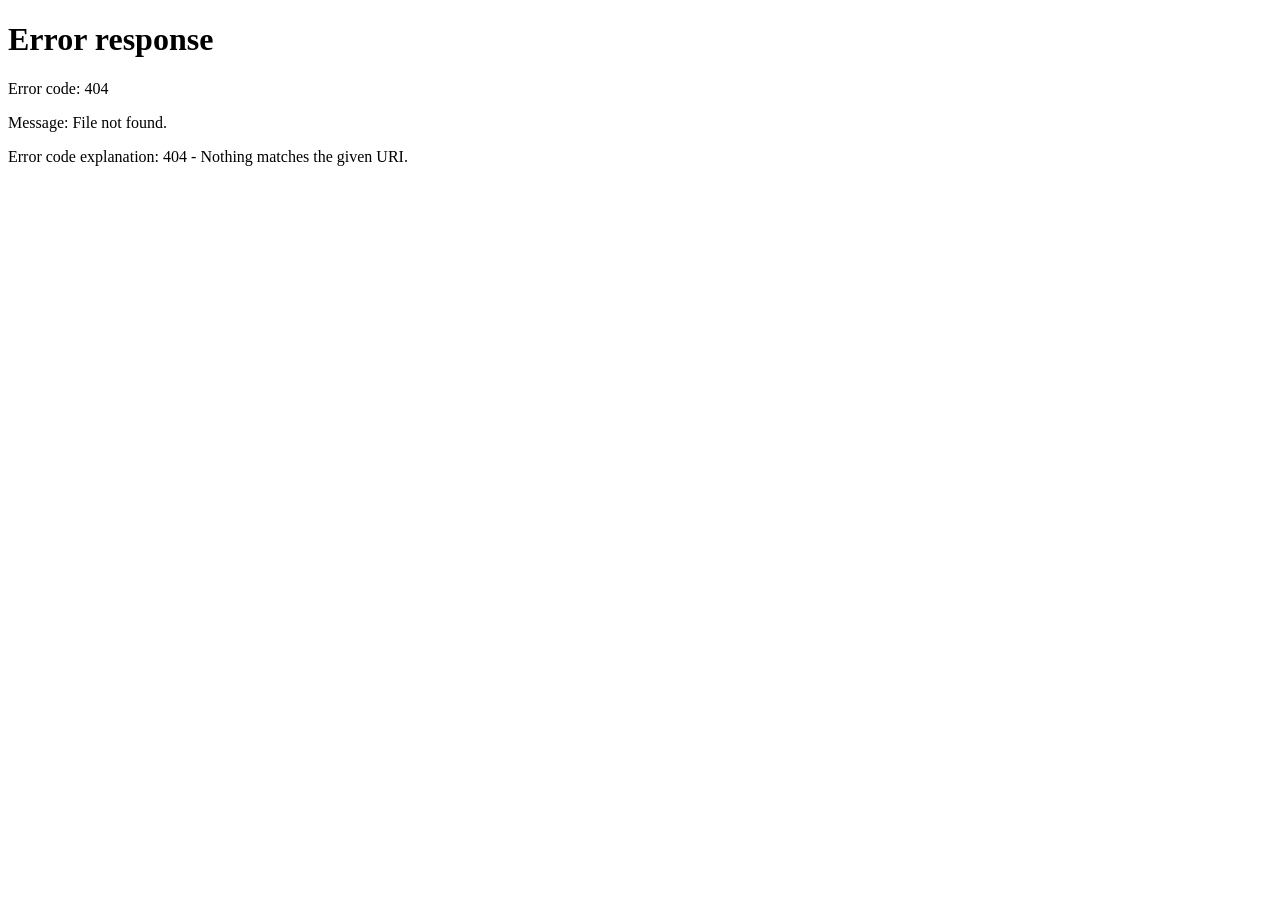
==== backend/src/main/resources/static/app.html @ 756e651d "🎓 Initial commit: EduSphere - Intelligent Student Success Management System Full Stack Java Mini Pro" ====
<!DOCTYPE html>
<html lang="en">
<head>
  <meta charset="UTF-8">
  <meta name="viewport" content="width=device-width, initial-scale=1.0">
  <title>STUDENT360 — Dashboard & Academic Intelligence</title>
  <link rel="stylesheet" href="css/styles.css">
</head>
<body>
  <canvas id="bg-canvas"></canvas>

  <div class="app-container">
    <!-- Collapsible Sidebar -->
    <aside id="sidebar" class="sidebar">
      <div class="sidebar-header">
        <div class="brand-title">
          <div class="brand-icon">🎓</div>
          <span>STUDENT360</span>
        </div>
        <button class="btn btn-secondary btn-icon btn-sm" onclick="toggleSidebar()" title="Collapse Sidebar">☰</button>
      </div>

      <nav class="sidebar-nav">
        <a class="nav-link active" onclick="navigate('dashboard')">
          <span class="nav-icon">📊</span>
          <span class="nav-text">Dashboard</span>
        </a>

        <a class="nav-link" data-role="ADMIN,TEACHER" onclick="navigate('students')">
          <span class="nav-icon">👥</span>
          <span class="nav-text">Students Directory</span>
        </a>

        <a class="nav-link" data-role="STUDENT" onclick="navigate('my-profile')">
          <span class="nav-icon">👤</span>
          <span class="nav-text">My Profile</span>
        </a>

        <a class="nav-link" onclick="navigate('attendance')">
          <span class="nav-icon">📅</span>
          <span class="nav-text">Attendance</span>
        </a>

        <a class="nav-link" onclick="navigate('marks')">
          <span class="nav-icon">🏆</span>
          <span class="nav-text">Marks & Grades</span>
        </a>

        <a class="nav-link" onclick="navigate('assignments')">
          <span class="nav-icon">📝</span>
          <span class="nav-text">Assignments</span>
        </a>

        <a class="nav-link" onclick="navigate('fees')">
          <span class="nav-icon">💳</span>
          <span class="nav-text">Fee Management</span>
        </a>

        <a class="nav-link" onclick="navigate('notices')">
          <span class="nav-icon">📢</span>
          <span class="nav-text">Notices</span>
        </a>

        <a class="nav-link" onclick="navigate('timetable')">
          <span class="nav-icon">⏰</span>
          <span class="nav-text">Timetable</span>
        </a>

        <a class="nav-link" data-role="ADMIN" onclick="navigate('users')">
          <span class="nav-icon">⚙️</span>
          <span class="nav-text">User Accounts</span>
        </a>
      </nav>

      <div class="sidebar-footer">
        <div id="user-avatar" class="user-avatar">U</div>
        <div class="user-info">
          <div id="user-name" class="user-name">Loading...</div>
          <div id="user-role" class="user-role">Role</div>
        </div>
      </div>
    </aside>

    <!-- Main Wrapper -->
    <div class="main-wrapper">
      <!-- Topbar -->
      <header class="topbar">
        <div class="topbar-left">
          <button class="btn btn-secondary btn-icon" onclick="toggleSidebar()" style="display:none;" id="mobile-menu-btn">☰</button>
          <h2 id="view-title" style="font-size:1.35rem; margin:0;">Dashboard Overview</h2>
        </div>
        <div class="topbar-right">
          <button class="btn btn-secondary btn-icon" onclick="toggleTheme()" title="Toggle Light/Dark Theme">🌓</button>
          <button class="btn btn-danger btn-sm" onclick="Auth.logout()">Sign Out ➔</button>
        </div>
      </header>

      <!-- View Container Body -->
      <main class="content-body">

        <!-- 1. DASHBOARD VIEW -->
        <section id="view-dashboard">
          <div class="stats-grid">
            <div class="stat-card glass tilt-card">
              <div class="stat-icon-wrap" style="color:var(--primary)">👥</div>
              <div class="stat-content">
                <div id="stat-total-students" class="stat-number">0</div>
                <div class="stat-label">Total Students</div>
              </div>
            </div>

            <div class="stat-card glass tilt-card">
              <div class="stat-icon-wrap" style="color:var(--secondary)">👨‍🏫</div>
              <div class="stat-content">
                <div id="stat-total-teachers" class="stat-number">0</div>
                <div class="stat-label">Faculty Staff</div>
              </div>
            </div>

            <div class="stat-card glass tilt-card">
              <div class="stat-icon-wrap" style="color:#10b981">📈</div>
              <div class="stat-content">
                <div id="stat-avg-attendance" class="stat-number">0%</div>
                <div class="stat-label">Avg Attendance</div>
              </div>
            </div>

            <div class="stat-card glass tilt-card">
              <div class="stat-icon-wrap" style="color:#f59e0b">💳</div>
              <div class="stat-content">
                <div id="stat-pending-fees" class="stat-number">₹0</div>
                <div class="stat-label">Pending Fees</div>
              </div>
            </div>
          </div>

          <!-- Charts Row -->
          <div class="charts-grid">
            <div class="chart-card glass">
              <div class="chart-header">
                <h3>Students By Department</h3>
                <span class="badge badge-info">Live Enrollment</span>
              </div>
              <div class="chart-canvas-wrap">
                <canvas id="chart-departments"></canvas>
              </div>
            </div>

            <div class="chart-card glass">
              <div class="chart-header">
                <h3>Academic Performance Distribution</h3>
                <span class="badge badge-active">Grade Analytics</span>
              </div>
              <div class="chart-canvas-wrap">
                <canvas id="chart-grades"></canvas>
              </div>
            </div>
          </div>

          <!-- Lower Row: Attendance Gauge + Recent Notices -->
          <div class="charts-grid">
            <div class="chart-card glass">
              <div class="chart-header">
                <h3>Attendance Health</h3>
                <span class="badge badge-warning">Campus Overview</span>
              </div>
              <div class="chart-canvas-wrap">
                <canvas id="chart-attendance-gauge"></canvas>
              </div>
            </div>

            <div class="glass" style="padding:24px;">
              <div style="display:flex; justify-content:space-between; align-items:center; margin-bottom:18px;">
                <h3>Recent Circulars & Notices</h3>
                <a href="javascript:void(0)" onclick="navigate('notices')" style="color:var(--secondary); font-size:0.85rem; text-decoration:none;">View All ➔</a>
              </div>
              <div id="recent-notices-list"></div>
            </div>
          </div>
        </section>

        <!-- 2. STUDENTS VIEW -->
        <section id="view-students" style="display:none;">
          <div class="glass table-card">
            <div class="table-header-controls">
              <div class="table-filter-group">
                <input type="text" id="student-search" class="form-control" placeholder="Search by name, roll, code..." style="width:240px;" oninput="Students.loadStudents(0)">
                <select id="student-filter-dept" class="form-select" style="width:180px;" onchange="Students.loadStudents(0)"></select>
                <select id="student-filter-course" class="form-select" style="width:160px;" onchange="Students.loadStudents(0)"></select>
                <select id="student-filter-status" class="form-select" style="width:130px;" onchange="Students.loadStudents(0)">
                  <option value="">All Status</option>
                  <option value="ACTIVE">ACTIVE</option>
                  <option value="INACTIVE">INACTIVE</option>
                </select>
              </div>
              <div data-role="ADMIN">
                <button class="btn btn-primary" onclick="Students.openAddModal()">+ Register Student</button>
              </div>
            </div>

            <div class="table-responsive">
              <table class="data-table">
                <thead>
                  <tr>
                    <th>Roll / Code</th>
                    <th>Full Name & Email</th>
                    <th>Department</th>
                    <th>Course</th>
                    <th>Year/Sem</th>
                    <th>Status</th>
                    <th style="text-align:right;">Actions</th>
                  </tr>
                </thead>
                <tbody id="students-table-body"></tbody>
              </table>
            </div>

            <div class="pagination-wrap">
              <div id="students-page-info" style="font-size:0.85rem; color:var(--text-muted);"></div>
              <div id="students-page-controls" class="pagination-controls"></div>
            </div>
          </div>
        </section>

        <!-- 3. MY PROFILE VIEW (For Students) -->
        <section id="view-my-profile" style="display:none;">
          <div id="my-profile-container"></div>
        </section>

        <!-- 4. ATTENDANCE VIEW -->
        <section id="view-attendance" style="display:none;">
          <div id="attendance-teacher-view" data-role="ADMIN,TEACHER">
            <div class="glass table-card">
              <div class="table-header-controls">
                <div class="table-filter-group">
                  <select id="attendance-subject-select" class="form-select" style="width:280px;" onchange="Attendance.loadClassRoster()"></select>
                  <input type="date" id="attendance-date" class="form-control" style="width:180px;" onchange="Attendance.loadClassRoster()">
                </div>
                <div style="display:flex; gap:10px;">
                  <button class="btn btn-secondary btn-sm" onclick="Attendance.markAll('PRESENT')">All Present</button>
                  <button class="btn btn-secondary btn-sm" onclick="Attendance.markAll('ABSENT')">All Absent</button>
                  <button class="btn btn-primary btn-sm" onclick="Attendance.saveBulkAttendance()">💾 Save Attendance</button>
                </div>
              </div>

              <div class="table-responsive">
                <table class="data-table">
                  <thead>
                    <tr>
                      <th style="width:50px;">#</th>
                      <th style="width:140px;">Roll No</th>
                      <th>Student Name</th>
                      <th>Status & Remarks</th>
                    </tr>
                  </thead>
                  <tbody id="attendance-roster-body"></tbody>
                </table>
              </div>
            </div>
          </div>

          <div id="attendance-student-view" data-role="STUDENT">
            <div id="my-attendance-summary"></div>
          </div>
        </section>

        <!-- 5. MARKS VIEW -->
        <section id="view-marks" style="display:none;">
          <div id="marks-teacher-view" data-role="ADMIN,TEACHER">
            <div class="glass table-card">
              <div class="table-header-controls">
                <div class="table-filter-group">
                  <select id="marks-filter-subject" class="form-select" style="width:280px;" onchange="Marks.loadMarksList()"></select>
                </div>
                <button class="btn btn-primary" onclick="Marks.openAddModal()">+ Enter / Update Marks</button>
              </div>

              <div class="table-responsive">
                <table class="data-table">
                  <thead>
                    <tr>
                      <th>Roll No</th>
                      <th>Student Name</th>
                      <th>Subject</th>
                      <th>Internal (20)</th>
                      <th>Assign (20)</th>
                      <th>Midterm (30)</th>
                      <th>Endsem (30)</th>
                      <th>Total & Grade</th>
                      <th>Action</th>
                    </tr>
                  </thead>
                  <tbody id="marks-table-body"></tbody>
                </table>
              </div>
            </div>
          </div>

          <div id="marks-student-view" data-role="STUDENT">
            <div id="my-marks-container"></div>
          </div>
        </section>

        <!-- 6. ASSIGNMENTS VIEW -->
        <section id="view-assignments" style="display:none;">
          <div style="display:flex; justify-content:space-between; align-items:center; margin-bottom:20px;">
            <h3>Academic Coursework & Assignments</h3>
            <div data-role="ADMIN,TEACHER">
              <button class="btn btn-primary" onclick="Assignments.openAddModal()">+ Post New Assignment</button>
            </div>
          </div>
          <div id="assignments-cards-grid" style="display:grid; grid-template-columns:repeat(auto-fit, minmax(320px, 1fr)); gap:20px;"></div>
        </section>

        <!-- 7. FEES VIEW -->
        <section id="view-fees" style="display:none;">
          <div id="fees-admin-view" data-role="ADMIN,TEACHER">
            <div class="glass table-card">
              <div class="table-header-controls">
                <h3>Institutional Fee Ledger</h3>
              </div>
              <div class="table-responsive">
                <table class="data-table">
                  <thead>
                    <tr>
                      <th>Roll No</th>
                      <th>Student Name</th>
                      <th>Year</th>
                      <th>Total Fees</th>
                      <th>Paid Amount</th>
                      <th>Remaining</th>
                      <th>Status</th>
                      <th>Action</th>
                    </tr>
                  </thead>
                  <tbody id="fees-table-body"></tbody>
                </table>
              </div>
            </div>
          </div>

          <div id="fees-student-view" data-role="STUDENT">
            <div id="my-fees-container"></div>
          </div>
        </section>

        <!-- 8. NOTICES VIEW -->
        <section id="view-notices" style="display:none;">
          <div style="display:flex; justify-content:space-between; align-items:center; margin-bottom:20px;">
            <h3>Campus Circulars & Announcements</h3>
            <div data-role="ADMIN,TEACHER">
              <button class="btn btn-primary" onclick="Notices.openAddModal()">+ Publish Notice</button>
            </div>
          </div>
          <div id="notices-cards-container"></div>
        </section>

        <!-- 9. TIMETABLE VIEW -->
        <section id="view-timetable" style="display:none;">
          <div style="display:flex; justify-content:space-between; align-items:center; margin-bottom:20px;">
            <h3>Weekly Lecture Schedule</h3>
            <div data-role="ADMIN">
              <button class="btn btn-primary" onclick="Timetable.openAddModal()">+ Add Schedule Slot</button>
            </div>
          </div>
          <div class="timetable-grid">
            <div class="day-column">
              <div class="day-header">MONDAY</div>
              <div id="tt-col-monday" class="day-slots"></div>
            </div>
            <div class="day-column">
              <div class="day-header">TUESDAY</div>
              <div id="tt-col-tuesday" class="day-slots"></div>
            </div>
            <div class="day-column">
              <div class="day-header">WEDNESDAY</div>
              <div id="tt-col-wednesday" class="day-slots"></div>
            </div>
            <div class="day-column">
              <div class="day-header">THURSDAY</div>
              <div id="tt-col-thursday" class="day-slots"></div>
            </div>
            <div class="day-column">
              <div class="day-header">FRIDAY</div>
              <div id="tt-col-friday" class="day-slots"></div>
            </div>
          </div>
        </section>

        <!-- 10. USER ACCOUNTS VIEW (ADMIN) -->
        <section id="view-users" style="display:none;">
          <div class="glass table-card">
            <div class="table-header-controls">
              <div class="table-filter-group">
                <select id="user-filter-role" class="form-select" style="width:180px;" onchange="Users.loadUsers()">
                  <option value="">All Roles</option>
                  <option value="ADMIN">ADMIN</option>
                  <option value="TEACHER">TEACHER</option>
                  <option value="STUDENT">STUDENT</option>
                </select>
              </div>
              <button class="btn btn-primary" onclick="Users.openAddModal()">+ Create User</button>
            </div>

            <div class="table-responsive">
              <table class="data-table">
                <thead>
                  <tr>
                    <th>ID</th>
                    <th>Full Name</th>
                    <th>Email</th>
                    <th>Role</th>
                    <th>Account Status</th>
                    <th>Actions</th>
                  </tr>
                </thead>
                <tbody id="users-table-body"></tbody>
              </table>
            </div>
          </div>
        </section>

      </main>
    </div>
  </div>

  <!-- ALL MODALS -->

  <!-- Student Profile Modal -->
  <div id="student-profile-modal" class="modal-overlay">
    <div class="modal-dialog glass" style="max-width:850px;">
      <div class="modal-header">
        <h3>Student Comprehensive 360° Profile</h3>
        <button class="btn btn-secondary btn-icon btn-sm" onclick="closeModal('student-profile-modal')">✕</button>
      </div>
      <div class="profile-grid">
        <div class="profile-card glass">
          <div class="profile-avatar-lg">🎓</div>
          <h3 id="modal-prof-name" style="font-size:1.3rem; margin-bottom:4px;">Rahul Verma</h3>
          <span id="modal-prof-roll" class="badge badge-info" style="margin-bottom:12px;">R1001 · STU001</span>
          <div style="font-size:0.85rem; color:var(--text-muted); word-break:break-all;" id="modal-prof-email">student@student360.com</div>
          <div style="font-size:0.82rem; color:var(--text-muted);" id="modal-prof-phone">9876543201</div>

          <div class="profile-details-grid">
            <div>
              <div class="profile-field-label">Department</div>
              <div class="profile-field-value" id="modal-prof-dept">CSE</div>
            </div>
            <div>
              <div class="profile-field-label">Course</div>
              <div class="profile-field-value" id="modal-prof-course">B.Tech</div>
            </div>
            <div>
              <div class="profile-field-label">Enrollment</div>
              <div class="profile-field-value" id="modal-prof-yearsem">Yr 3 / Sem 5</div>
            </div>
            <div>
              <div class="profile-field-label">Admission</div>
              <div class="profile-field-value" id="modal-prof-admission">2023-08-01</div>
            </div>
          </div>
        </div>

        <div>
          <div class="stats-grid" style="grid-template-columns: repeat(2, 1fr); gap:12px; margin-bottom:16px;">
            <div class="stat-card glass" style="padding:16px;"><div class="stat-content"><div id="modal-prof-att" class="stat-number" style="font-size:1.6rem;">0%</div><div class="stat-label">Attendance</div></div></div>
            <div class="stat-card glass" style="padding:16px;"><div class="stat-content"><div id="modal-prof-cgpa" class="stat-number" style="font-size:1.6rem; color:var(--secondary)">0.0</div><div class="stat-label">CGPA (10.0)</div></div></div>
            <div class="stat-card glass" style="padding:16px;"><div class="stat-content"><div id="modal-prof-marks" class="stat-number" style="font-size:1.6rem;">0%</div><div class="stat-label">Average Marks</div></div></div>
            <div class="stat-card glass" style="padding:16px;"><div class="stat-content"><div id="modal-prof-fee" class="badge badge-paid" style="margin-top:6px;">PAID</div><div class="stat-label">Fee Status</div></div></div>
          </div>

          <h4 style="margin-bottom:8px; font-size:0.95rem;">Academic Performance</h4>
          <div class="table-responsive" style="max-height:160px; overflow-y:auto; margin-bottom:14px;">
            <table class="data-table" style="font-size:0.82rem;">
              <thead><tr><th>Subject</th><th>Internal</th><th>Assign</th><th>Endsem</th><th>Total</th></tr></thead>
              <tbody id="modal-prof-marks-body"></tbody>
            </table>
          </div>

          <h4 style="margin-bottom:8px; font-size:0.95rem;">Recent Activity</h4>
          <div id="modal-prof-activity" style="font-size:0.85rem; max-height:120px; overflow-y:auto;"></div>
        </div>
      </div>
    </div>
  </div>

  <!-- Student Add / Edit Modal -->
  <div id="student-form-modal" class="modal-overlay">
    <div class="modal-dialog glass">
      <div class="modal-header">
        <h3 id="student-modal-title">Register Student</h3>
        <button class="btn btn-secondary btn-icon btn-sm" onclick="closeModal('student-form-modal')">✕</button>
      </div>
      <div id="student-form-errors" class="field-error" style="margin-bottom:14px;"></div>
      <form id="student-form" onsubmit="Students.saveStudent(event)">
        <input type="hidden" id="student-id-input">
        <div style="display:grid; grid-template-columns:1fr 1fr; gap:12px;">
          <div class="form-group">
            <label class="form-label">Student Code *</label>
            <input type="text" id="student-code-input" class="form-control" required placeholder="STU025">
          </div>
          <div class="form-group">
            <label class="form-label">Roll Number *</label>
            <input type="text" id="student-roll-input" class="form-control" required placeholder="R1025">
          </div>
        </div>
        <div style="display:grid; grid-template-columns:1fr 1fr; gap:12px;">
          <div class="form-group">
            <label class="form-label">First Name *</label>
            <input type="text" id="student-fn-input" class="form-control" required>
          </div>
          <div class="form-group">
            <label class="form-label">Last Name *</label>
            <input type="text" id="student-ln-input" class="form-control" required>
          </div>
        </div>
        <div style="display:grid; grid-template-columns:1fr 1fr; gap:12px;">
          <div class="form-group">
            <label class="form-label">Email *</label>
            <input type="email" id="student-email-input" class="form-control" required>
          </div>
          <div class="form-group">
            <label class="form-label">Phone</label>
            <input type="text" id="student-phone-input" class="form-control">
          </div>
        </div>
        <div style="display:grid; grid-template-columns:1fr 1fr; gap:12px;">
          <div class="form-group">
            <label class="form-label">Department *</label>
            <select id="student-form-dept" class="form-select" required></select>
          </div>
          <div class="form-group">
            <label class="form-label">Course</label>
            <select id="student-form-course" class="form-select"></select>
          </div>
        </div>
        <div style="display:grid; grid-template-columns:repeat(3, 1fr); gap:12px;">
          <div class="form-group">
            <label class="form-label">Year (1-4) *</label>
            <input type="number" id="student-year-input" class="form-control" min="1" max="4" value="1" required>
          </div>
          <div class="form-group">
            <label class="form-label">Semester (1-8) *</label>
            <input type="number" id="student-sem-input" class="form-control" min="1" max="8" value="1" required>
          </div>
          <div class="form-group">
            <label class="form-label">Status</label>
            <select id="student-status-input" class="form-select">
              <option value="ACTIVE">ACTIVE</option>
              <option value="INACTIVE">INACTIVE</option>
            </select>
          </div>
        </div>
        <div style="display:flex; justify-content:flex-end; gap:10px; margin-top:16px;">
          <button type="button" class="btn btn-secondary" onclick="closeModal('student-form-modal')">Cancel</button>
          <button type="submit" class="btn btn-primary">Save Student</button>
        </div>
      </form>
    </div>
  </div>

  <!-- Marks Entry Modal -->
  <div id="marks-form-modal" class="modal-overlay">
    <div class="modal-dialog glass">
      <div class="modal-header">
        <h3>Enter Student Examination Marks</h3>
        <button class="btn btn-secondary btn-icon btn-sm" onclick="closeModal('marks-form-modal')">✕</button>
      </div>
      <div id="marks-form-errors" class="field-error" style="margin-bottom:14px;"></div>
      <form id="marks-form" onsubmit="Marks.saveMarks(event)">
        <div class="form-group">
          <label class="form-label">Student *</label>
          <select id="marks-form-student" class="form-select" required></select>
        </div>
        <div class="form-group">
          <label class="form-label">Subject *</label>
          <select id="marks-form-subject" class="form-select" required></select>
        </div>
        <div style="display:grid; grid-template-columns:repeat(2, 1fr); gap:12px;">
          <div class="form-group">
            <label class="form-label">Internal (Max 20)</label>
            <input type="number" id="marks-in" class="form-control" min="0" max="20" value="0" required oninput="Marks.computePreview()">
          </div>
          <div class="form-group">
            <label class="form-label">Assignment (Max 20)</label>
            <input type="number" id="marks-as" class="form-control" min="0" max="20" value="0" required oninput="Marks.computePreview()">
          </div>
          <div class="form-group">
            <label class="form-label">Mid-Term (Max 30)</label>
            <input type="number" id="marks-mid" class="form-control" min="0" max="30" value="0" required oninput="Marks.computePreview()">
          </div>
          <div class="form-group">
            <label class="form-label">End-Sem (Max 30)</label>
            <input type="number" id="marks-end" class="form-control" min="0" max="30" value="0" required oninput="Marks.computePreview()">
          </div>
        </div>

        <div id="marks-preview" class="glass" style="padding:12px; margin:16px 0; font-size:0.9rem;">
          Total: <b>0/100</b> · Grade: <span class="badge badge-inactive">F</span>
        </div>

        <div style="display:flex; justify-content:flex-end; gap:10px;">
          <button type="button" class="btn btn-secondary" onclick="closeModal('marks-form-modal')">Cancel</button>
          <button type="submit" class="btn btn-primary">Save Marks</button>
        </div>
      </form>
    </div>
  </div>

  <!-- Assignment Post Modal -->
  <div id="assignment-form-modal" class="modal-overlay">
    <div class="modal-dialog glass">
      <div class="modal-header">
        <h3>Post New Course Assignment</h3>
        <button class="btn btn-secondary btn-icon btn-sm" onclick="closeModal('assignment-form-modal')">✕</button>
      </div>
      <form id="assignment-form" onsubmit="Assignments.saveAssignment(event)">
        <div class="form-group">
          <label class="form-label">Title *</label>
          <input type="text" id="assignment-title-input" class="form-control" required placeholder="e.g. Graph Algorithms Implementation">
        </div>
        <div class="form-group">
          <label class="form-label">Subject *</label>
          <select id="assignment-form-subject" class="form-select" required></select>
        </div>
        <div class="form-group">
          <label class="form-label">Description *</label>
          <textarea id="assignment-desc-input" class="form-control" rows="3" required></textarea>
        </div>
        <div style="display:grid; grid-template-columns:1fr 1fr; gap:12px;">
          <div class="form-group">
            <label class="form-label">Deadline Date *</label>
            <input type="date" id="assignment-deadline-input" class="form-control" required>
          </div>
          <div class="form-group">
            <label class="form-label">Maximum Marks *</label>
            <input type="number" id="assignment-marks-input" class="form-control" min="1" max="100" value="50" required>
          </div>
        </div>
        <div style="display:flex; justify-content:flex-end; gap:10px; margin-top:16px;">
          <button type="button" class="btn btn-secondary" onclick="closeModal('assignment-form-modal')">Cancel</button>
          <button type="submit" class="btn btn-primary">Post Assignment</button>
        </div>
      </form>
    </div>
  </div>

  <!-- Assignment Submit Modal -->
  <div id="assignment-submit-modal" class="modal-overlay">
    <div class="modal-dialog glass">
      <div class="modal-header">
        <h3>Submit Assignment</h3>
        <button class="btn btn-secondary btn-icon btn-sm" onclick="closeModal('assignment-submit-modal')">✕</button>
      </div>
      <form onsubmit="Assignments.submitAssignment(event)">
        <input type="hidden" id="submit-assign-id">
        <h4 id="submit-assign-title" style="margin-bottom:12px;">Assignment Title</h4>
        <p style="font-size:0.86rem; color:var(--text-muted); margin-bottom:16px;">
          Confirming submission will record your completion timestamp in the portal.
        </p>
        <div style="display:flex; justify-content:flex-end; gap:10px;">
          <button type="button" class="btn btn-secondary" onclick="closeModal('assignment-submit-modal')">Cancel</button>
          <button type="submit" class="btn btn-primary">Confirm Submission</button>
        </div>
      </form>
    </div>
  </div>

  <!-- Submissions Viewer Modal -->
  <div id="submissions-modal" class="modal-overlay">
    <div class="modal-dialog glass" style="max-width:700px;">
      <div class="modal-header">
        <h3>Student Submissions</h3>
        <button class="btn btn-secondary btn-icon btn-sm" onclick="closeModal('submissions-modal')">✕</button>
      </div>
      <div class="table-responsive">
        <table class="data-table">
          <thead><tr><th>Student</th><th>Assignment</th><th>Submitted At</th><th>Status</th></tr></thead>
          <tbody id="submissions-table-body"></tbody>
        </table>
      </div>
    </div>
  </div>

  <!-- Fee Payment Record Modal -->
  <div id="fee-pay-modal" class="modal-overlay">
    <div class="modal-dialog glass">
      <div class="modal-header">
        <h3>Record Fee Payment</h3>
        <button class="btn btn-secondary btn-icon btn-sm" onclick="closeModal('fee-pay-modal')">✕</button>
      </div>
      <form onsubmit="Fees.recordPayment(event)">
        <input type="hidden" id="pay-fee-id">
        <div style="margin-bottom:14px;">
          <div>Student: <b id="pay-student-name">Name</b></div>
          <div>Remaining Balance: <b id="pay-remaining-amount" style="color:#ef4444;">₹0</b></div>
        </div>
        <div class="form-group">
          <label class="form-label">Payment Amount (₹) *</label>
          <input type="number" id="pay-amount-input" class="form-control" min="1" step="0.01" required>
        </div>
        <div class="form-group">
          <label class="form-label">Transaction / Cheque Remarks</label>
          <input type="text" id="pay-remarks-input" class="form-control" placeholder="Counter cash / Online ref">
        </div>
        <div style="display:flex; justify-content:flex-end; gap:10px; margin-top:16px;">
          <button type="button" class="btn btn-secondary" onclick="closeModal('fee-pay-modal')">Cancel</button>
          <button type="submit" class="btn btn-primary">Process Receipt</button>
        </div>
      </form>
    </div>
  </div>

  <!-- Notice Post Modal -->
  <div id="notice-form-modal" class="modal-overlay">
    <div class="modal-dialog glass">
      <div class="modal-header">
        <h3>Publish Circular Notice</h3>
        <button class="btn btn-secondary btn-icon btn-sm" onclick="closeModal('notice-form-modal')">✕</button>
      </div>
      <form id="notice-form" onsubmit="Notices.saveNotice(event)">
        <div class="form-group">
          <label class="form-label">Notice Headline *</label>
          <input type="text" id="notice-title-input" class="form-control" required placeholder="Important Academic Update">
        </div>
        <div style="display:grid; grid-template-columns:1fr 1fr; gap:12px;">
          <div class="form-group">
            <label class="form-label">Priority</label>
            <select id="notice-priority-input" class="form-select">
              <option value="NORMAL">NORMAL</option>
              <option value="IMPORTANT">IMPORTANT</option>
              <option value="URGENT">URGENT</option>
            </select>
          </div>
          <div class="form-group">
            <label class="form-label">Target Audience</label>
            <select id="notice-audience-input" class="form-select">
              <option value="ALL">ALL</option>
              <option value="STUDENTS">STUDENTS ONLY</option>
              <option value="TEACHERS">FACULTY ONLY</option>
            </select>
          </div>
        </div>
        <div class="form-group">
          <label class="form-label">Notice Body Content *</label>
          <textarea id="notice-content-input" class="form-control" rows="4" required></textarea>
        </div>
        <div style="display:flex; justify-content:flex-end; gap:10px; margin-top:16px;">
          <button type="button" class="btn btn-secondary" onclick="closeModal('notice-form-modal')">Cancel</button>
          <button type="submit" class="btn btn-primary">Publish Announcement</button>
        </div>
      </form>
    </div>
  </div>

  <!-- Timetable Add Modal -->
  <div id="tt-form-modal" class="modal-overlay">
    <div class="modal-dialog glass">
      <div class="modal-header">
        <h3>Add Schedule Slot</h3>
        <button class="btn btn-secondary btn-icon btn-sm" onclick="closeModal('tt-form-modal')">✕</button>
      </div>
      <form id="tt-form" onsubmit="Timetable.saveSlot(event)">
        <div class="form-group">
          <label class="form-label">Day of Week *</label>
          <select id="tt-day-input" class="form-select" required>
            <option value="MONDAY">MONDAY</option>
            <option value="TUESDAY">TUESDAY</option>
            <option value="WEDNESDAY">WEDNESDAY</option>
            <option value="THURSDAY">THURSDAY</option>
            <option value="FRIDAY">FRIDAY</option>
          </select>
        </div>
        <div style="display:grid; grid-template-columns:1fr 1fr; gap:12px;">
          <div class="form-group">
            <label class="form-label">Start Time *</label>
            <input type="time" id="tt-start-input" class="form-control" required value="09:00">
          </div>
          <div class="form-group">
            <label class="form-label">End Time *</label>
            <input type="time" id="tt-end-input" class="form-control" required value="10:00">
          </div>
        </div>
        <div class="form-group">
          <label class="form-label">Subject *</label>
          <select id="tt-form-subject" class="form-select" required></select>
        </div>
        <div class="form-group">
          <label class="form-label">Faculty *</label>
          <select id="tt-form-teacher" class="form-select" required></select>
        </div>
        <div class="form-group">
          <label class="form-label">Classroom / Lab *</label>
          <input type="text" id="tt-room-input" class="form-control" required placeholder="Room 301 / Lab 2">
        </div>
        <div style="display:flex; justify-content:flex-end; gap:10px; margin-top:16px;">
          <button type="button" class="btn btn-secondary" onclick="closeModal('tt-form-modal')">Cancel</button>
          <button type="submit" class="btn btn-primary">Add Slot</button>
        </div>
      </form>
    </div>
  </div>

  <!-- User Create Modal -->
  <div id="user-form-modal" class="modal-overlay">
    <div class="modal-dialog glass">
      <div class="modal-header">
        <h3>Create System User Account</h3>
        <button class="btn btn-secondary btn-icon btn-sm" onclick="closeModal('user-form-modal')">✕</button>
      </div>
      <form id="user-form" onsubmit="Users.saveUser(event)">
        <div class="form-group">
          <label class="form-label">Full Name *</label>
          <input type="text" id="user-name-input" class="form-control" required>
        </div>
        <div class="form-group">
          <label class="form-label">Email Address *</label>
          <input type="email" id="user-email-input" class="form-control" required>
        </div>
        <div class="form-group">
          <label class="form-label">Initial Password *</label>
          <input type="password" id="user-password-input" class="form-control" required>
        </div>
        <div class="form-group">
          <label class="form-label">Role *</label>
          <select id="user-role-input" class="form-select" required>
            <option value="ADMIN">ADMIN</option>
            <option value="TEACHER">TEACHER</option>
            <option value="STUDENT">STUDENT</option>
          </select>
        </div>
        <div style="display:flex; justify-content:flex-end; gap:10px; margin-top:16px;">
          <button type="button" class="btn btn-secondary" onclick="closeModal('user-form-modal')">Cancel</button>
          <button type="submit" class="btn btn-primary">Create Account</button>
        </div>
      </form>
    </div>
  </div>

  <!-- User Reset Password Modal -->
  <div id="user-reset-modal" class="modal-overlay">
    <div class="modal-dialog glass">
      <div class="modal-header">
        <h3>Reset User Password</h3>
        <button class="btn btn-secondary btn-icon btn-sm" onclick="closeModal('user-reset-modal')">✕</button>
      </div>
      <form onsubmit="Users.submitResetPassword(event)">
        <input type="hidden" id="reset-user-id">
        <p style="font-size:0.88rem; margin-bottom:14px;">Resetting credentials for: <b id="reset-user-email"></b></p>
        <div class="form-group">
          <label class="form-label">New Password *</label>
          <input type="password" id="reset-new-password" class="form-control" required placeholder="••••••••">
        </div>
        <div style="display:flex; justify-content:flex-end; gap:10px; margin-top:16px;">
          <button type="button" class="btn btn-secondary" onclick="closeModal('user-reset-modal')">Cancel</button>
          <button type="submit" class="btn btn-primary">Update Password</button>
        </div>
      </form>
    </div>
  </div>

  <!-- Scripts -->
  <script src="js/api.js"></script>
  <script src="js/auth.js"></script>
  <script src="js/dashboard.js"></script>
  <script src="js/students.js"></script>
  <script src="js/attendance.js"></script>
  <script src="js/marks.js"></script>
  <script src="js/assignments.js"></script>
  <script src="js/fees.js"></script>
  <script src="js/notices.js"></script>
  <script src="js/timetable.js"></script>
  <script src="js/users.js"></script>

  <script>
    // Theme Management
    function toggleTheme() {
      const current = document.documentElement.getAttribute('data-theme');
      const next = current === 'light' ? 'dark' : 'light';
      document.documentElement.setAttribute('data-theme', next);
      localStorage.setItem('student360_theme', next);
    }
    const savedTheme = localStorage.getItem('student360_theme') || 'dark';
    document.documentElement.setAttribute('data-theme', savedTheme);

    function toggleSidebar() {
      const sb = document.getElementById('sidebar');
      if (window.innerWidth <= 768) {
        sb.classList.toggle('mobile-open');
      } else {
        sb.classList.toggle('collapsed');
      }
    }

    function closeModal(id) {
      document.getElementById(id)?.classList.remove('active');
    }

    // Modal click outside to close
    document.querySelectorAll('.modal-overlay').forEach(m => {
      m.addEventListener('click', (e) => {
        if (e.target === m) m.classList.remove('active');
      });
    });

    // View Routing
    const viewTitles = {
      'dashboard': 'Dashboard Overview',
      'students': 'Students Directory & Profiler',
      'my-profile': 'My Student Profile',
      'attendance': 'Attendance Records & Bulk Marker',
      'marks': 'Examination Marks & Grading',
      'assignments': 'Course Assignments',
      'fees': 'Fee Management Ledger',
      'notices': 'Campus Circulars & Notices',
      'timetable': 'Weekly Academic Timetable',
      'users': 'User Account Management'
    };

    function navigate(viewName) {
      document.querySelectorAll('.sidebar-nav .nav-link').forEach(link => {
        link.classList.remove('active');
        if (link.getAttribute('onclick')?.includes(viewName)) {
          link.classList.add('active');
        }
      });

      document.querySelectorAll('main.content-body > section').forEach(sec => {
        sec.style.display = 'none';
      });

      const target = document.getElementById('view-' + viewName);
      if (target) {
        target.style.display = 'block';
        document.getElementById('view-title').textContent = viewTitles[viewName] || 'Dashboard';
      }

      // Trigger module inits
      if (viewName === 'dashboard') Dashboard.loadStats();
      if (viewName === 'students') Students.init();
      if (viewName === 'attendance') Attendance.init();
      if (viewName === 'marks') Marks.init();
      if (viewName === 'assignments') Assignments.init();
      if (viewName === 'fees') Fees.init();
      if (viewName === 'notices') Notices.init();
      if (viewName === 'timetable') Timetable.init();
      if (viewName === 'users') Users.init();
      if (viewName === 'my-profile') loadMyProfileView();
    }

    async function loadMyProfileView() {
      try {
        const p = await API.get('/students/profile/me');
        const container = document.getElementById('my-profile-container');
        container.innerHTML = `
          <div class="profile-grid">
            <div class="profile-card glass">
              <div class="profile-avatar-lg">🎓</div>
              <h3>${p.firstName} ${p.lastName}</h3>
              <span class="badge badge-info" style="margin-bottom:12px;">${p.rollNumber} · ${p.studentCode}</span>
              <p style="font-size:0.85rem; color:var(--text-muted);">${p.email}</p>
              <div class="profile-details-grid">
                <div><div class="profile-field-label">Department</div><div class="profile-field-value">${p.departmentName}</div></div>
                <div><div class="profile-field-label">Course</div><div class="profile-field-value">${p.courseName || '-'}</div></div>
                <div><div class="profile-field-label">Year/Sem</div><div class="profile-field-value">Yr ${p.year} / Sem ${p.semester}</div></div>
                <div><div class="profile-field-label">Status</div><div class="profile-field-value"><span class="badge badge-active">${p.status}</span></div></div>
              </div>
            </div>

            <div>
              <div class="stats-grid" style="grid-template-columns: repeat(2, 1fr); gap:14px; margin-bottom:16px;">
                <div class="stat-card glass"><div class="stat-content"><div class="stat-number" style="color:${p.belowAttendanceThreshold ? '#ef4444' : '#10b981'}">${p.attendancePercentage}%</div><div class="stat-label">Attendance ${p.belowAttendanceThreshold ? '(BELOW THRESHOLD)' : ''}</div></div></div>
                <div class="stat-card glass"><div class="stat-content"><div class="stat-number" style="color:var(--secondary)">${p.cgpa}</div><div class="stat-label">Cumulative GPA</div></div></div>
              </div>
              <div class="glass" style="padding:20px;">
                <h4 style="margin-bottom:12px;">My Marks</h4>
                <table class="data-table">
                  <thead><tr><th>Subject</th><th>Internal</th><th>Assignment</th><th>Endsem</th><th>Total</th><th>Grade</th></tr></thead>
                  <tbody>
                    ${(p.recentMarks || []).map(m => `
                      <tr>
                        <td><b>${m.subjectCode}</b> - ${m.subjectName}</td>
                        <td>${m.internal}/20</td>
                        <td>${m.assignment}/20</td>
                        <td>${m.endSem}/30</td>
                        <td><b>${m.total}/100</b></td>
                        <td><span class="badge badge-active">${m.grade}</span></td>
                      </tr>
                    `).join('')}
                  </tbody>
                </table>
              </div>
            </div>
          </div>
        `;
      } catch (err) {
        document.getElementById('my-profile-container').innerHTML = `<div style="color:var(--danger)">${err.message}</div>`;
      }
    }

    // App Initialization
    window.addEventListener('DOMContentLoaded', async () => {
      Dashboard.initParticles();
      const user = await Auth.checkSession();
      if (!user) {
        window.location.href = '/index.html';
        return;
      }
      Auth.applyRoleRestrictions();
      Dashboard.init();
      if (Auth.isStudent()) {
        navigate('my-profile');
      } else {
        navigate('dashboard');
      }
    });
  </script>
</body>
</html>
---- backend/src/main/resources/static/css/styles.css ----
/* STUDENT360 — Ultra-Modern 3D Glassmorphism Stylesheet */
:root {
  --bg-dark: #090d16;
  --bg-gradient: radial-gradient(circle at 10% 20%, rgba(124, 58, 237, 0.18) 0%, transparent 40%),
                 radial-gradient(circle at 90% 80%, rgba(6, 182, 212, 0.15) 0%, transparent 40%),
                 radial-gradient(circle at 50% 50%, rgba(236, 72, 153, 0.08) 0%, transparent 50%),
                 #090d16;
  --card-bg: rgba(255, 255, 255, 0.05);
  --card-hover: rgba(255, 255, 255, 0.08);
  --border: rgba(255, 255, 255, 0.12);
  --border-glow: rgba(124, 58, 237, 0.4);
  --text: #f1f5f9;
  --text-muted: #94a3b8;
  --primary: #7c3aed;
  --primary-glow: rgba(124, 58, 237, 0.35);
  --secondary: #06b6d4;
  --success: #10b981;
  --warning: #f59e0b;
  --danger: #ef4444;
  --sidebar-w: 260px;
  --sidebar-collapsed: 72px;
  --radius: 16px;
  --radius-sm: 10px;
  --shadow: 0 20px 40px -15px rgba(0, 0, 0, 0.5);
  --transition: all 0.25s cubic-bezier(0.4, 0, 0.2, 1);
}

[data-theme="light"] {
  --bg-dark: #f8fafc;
  --bg-gradient: radial-gradient(circle at 10% 20%, rgba(124, 58, 237, 0.1) 0%, transparent 40%),
                 radial-gradient(circle at 90% 80%, rgba(6, 182, 212, 0.08) 0%, transparent 40%),
                 #f1f5f9;
  --card-bg: rgba(255, 255, 255, 0.85);
  --card-hover: rgba(255, 255, 255, 0.95);
  --border: rgba(148, 163, 184, 0.25);
  --border-glow: rgba(124, 58, 237, 0.3);
  --text: #0f172a;
  --text-muted: #64748b;
  --shadow: 0 15px 35px -10px rgba(15, 23, 42, 0.12);
}

* {
  margin: 0;
  padding: 0;
  box-sizing: border-box;
}

body {
  font-family: -apple-system, BlinkMacSystemFont, "Segoe UI", Roboto, "Helvetica Neue", Arial, sans-serif;
  background: var(--bg-gradient);
  background-attachment: fixed;
  color: var(--text);
  min-height: 100vh;
  line-height: 1.5;
  overflow-x: hidden;
}

/* Background Particle Canvas */
#bg-canvas {
  position: fixed;
  top: 0;
  left: 0;
  width: 100vw;
  height: 100vh;
  pointer-events: none;
  z-index: 0;
  opacity: 0.6;
}

/* Glassmorphism Containers */
.glass {
  background: var(--card-bg);
  backdrop-filter: blur(16px);
  -webkit-backdrop-filter: blur(16px);
  border: 1px solid var(--border);
  border-radius: var(--radius);
  box-shadow: var(--shadow);
  transition: var(--transition);
}

.glass:hover {
  border-color: var(--border-glow);
}

/* 3D Tilt Wrapper */
.tilt-card {
  transform-style: preserve-3d;
  transition: transform 0.15s ease-out, box-shadow 0.2s ease;
}

/* Typography & Badges */
h1, h2, h3, h4, h5, h6 {
  font-weight: 700;
  color: var(--text);
}

.gradient-text {
  background: linear-gradient(135deg, #a78bfa, #38bdf8, #ec4899);
  -webkit-background-clip: text;
  -webkit-text-fill-color: transparent;
}

.badge {
  display: inline-flex;
  align-items: center;
  gap: 4px;
  padding: 4px 10px;
  border-radius: 9999px;
  font-size: 0.75rem;
  font-weight: 600;
  letter-spacing: 0.3px;
  text-transform: uppercase;
}

.badge-active, .badge-paid, .badge-present {
  background: rgba(16, 185, 129, 0.15);
  color: #10b981;
  border: 1px solid rgba(16, 185, 129, 0.3);
}

.badge-inactive, .badge-absent, .badge-urgent {
  background: rgba(239, 68, 68, 0.15);
  color: #ef4444;
  border: 1px solid rgba(239, 68, 68, 0.3);
}

.badge-warning, .badge-partially-paid, .badge-late, .badge-important {
  background: rgba(245, 158, 11, 0.15);
  color: #f59e0b;
  border: 1px solid rgba(245, 158, 11, 0.3);
}

.badge-info, .badge-pending, .badge-normal {
  background: rgba(6, 182, 212, 0.15);
  color: #06b6d4;
  border: 1px solid rgba(6, 182, 212, 0.3);
}

.badge-role-admin {
  background: rgba(236, 72, 153, 0.15);
  color: #ec4899;
  border: 1px solid rgba(236, 72, 153, 0.3);
}

.badge-role-teacher {
  background: rgba(124, 58, 237, 0.15);
  color: #8b5cf6;
  border: 1px solid rgba(124, 58, 237, 0.3);
}

.badge-role-student {
  background: rgba(14, 165, 233, 0.15);
  color: #0ea5e9;
  border: 1px solid rgba(14, 165, 233, 0.3);
}

/* Buttons */
.btn {
  display: inline-flex;
  align-items: center;
  justify-content: center;
  gap: 8px;
  padding: 10px 18px;
  font-size: 0.9rem;
  font-weight: 600;
  border-radius: var(--radius-sm);
  cursor: pointer;
  border: 1px solid transparent;
  transition: var(--transition);
  text-decoration: none;
  font-family: inherit;
}

.btn-primary {
  background: linear-gradient(135deg, var(--primary), #6366f1);
  color: white;
  box-shadow: 0 4px 15px var(--primary-glow);
}

.btn-primary:hover {
  transform: translateY(-2px);
  box-shadow: 0 6px 20px rgba(124, 58, 237, 0.5);
}

.btn-secondary {
  background: var(--card-bg);
  border-color: var(--border);
  color: var(--text);
}

.btn-secondary:hover {
  background: var(--card-hover);
  border-color: var(--border-glow);
  transform: translateY(-2px);
}

.btn-danger {
  background: rgba(239, 68, 68, 0.2);
  border-color: rgba(239, 68, 68, 0.4);
  color: #f87171;
}

.btn-danger:hover {
  background: #ef4444;
  color: white;
  transform: translateY(-2px);
}

.btn-sm {
  padding: 6px 12px;
  font-size: 0.8rem;
  border-radius: 8px;
}

.btn-icon {
  width: 38px;
  height: 38px;
  padding: 0;
  border-radius: 50%;
  display: inline-flex;
  align-items: center;
  justify-content: center;
}

/* Form Controls */
.form-group {
  margin-bottom: 16px;
  position: relative;
}

.form-label {
  display: block;
  font-size: 0.82rem;
  font-weight: 600;
  color: var(--text-muted);
  margin-bottom: 6px;
}

.form-control, .form-select {
  width: 100%;
  padding: 11px 14px;
  background: rgba(255, 255, 255, 0.04);
  border: 1px solid var(--border);
  border-radius: var(--radius-sm);
  color: var(--text);
  font-size: 0.92rem;
  font-family: inherit;
  transition: var(--transition);
  outline: none;
}

.form-control:focus, .form-select:focus {
  border-color: var(--primary);
  box-shadow: 0 0 0 3px var(--primary-glow);
  background: rgba(255, 255, 255, 0.08);
}

.form-select option {
  background: var(--bg-dark);
  color: var(--text);
}

.field-error {
  color: var(--danger);
  font-size: 0.78rem;
  margin-top: 4px;
}

/* App Layout */
.app-container {
  display: flex;
  min-height: 100vh;
  position: relative;
  z-index: 1;
}

/* Sidebar */
.sidebar {
  width: var(--sidebar-w);
  background: rgba(15, 23, 42, 0.65);
  backdrop-filter: blur(20px);
  -webkit-backdrop-filter: blur(20px);
  border-right: 1px solid var(--border);
  display: flex;
  flex-direction: column;
  position: fixed;
  top: 0;
  bottom: 0;
  left: 0;
  z-index: 100;
  transition: width 0.3s cubic-bezier(0.4, 0, 0.2, 1);
}

.sidebar.collapsed {
  width: var(--sidebar-collapsed);
}

.sidebar-header {
  padding: 24px 20px;
  display: flex;
  align-items: center;
  justify-content: space-between;
  border-bottom: 1px solid var(--border);
}

.brand-title {
  font-size: 1.25rem;
  font-weight: 800;
  letter-spacing: 0.5px;
  display: flex;
  align-items: center;
  gap: 10px;
}

.brand-icon {
  width: 36px;
  height: 36px;
  border-radius: 10px;
  background: linear-gradient(135deg, var(--primary), var(--secondary));
  display: flex;
  align-items: center;
  justify-content: center;
  font-size: 1.2rem;
  color: white;
  box-shadow: 0 4px 12px var(--primary-glow);
  flex-shrink: 0;
}

.sidebar-nav {
  flex: 1;
  padding: 16px 12px;
  overflow-y: auto;
  display: flex;
  flex-direction: column;
  gap: 4px;
}

.nav-link {
  display: flex;
  align-items: center;
  gap: 14px;
  padding: 12px 14px;
  color: var(--text-muted);
  text-decoration: none;
  border-radius: var(--radius-sm);
  font-weight: 500;
  font-size: 0.92rem;
  transition: var(--transition);
  cursor: pointer;
  white-space: nowrap;
}

.nav-link:hover {
  background: var(--card-hover);
  color: var(--text);
  transform: translateX(3px);
}

.nav-link.active {
  background: linear-gradient(135deg, rgba(124, 58, 237, 0.25), rgba(6, 182, 212, 0.15));
  border: 1px solid var(--border-glow);
  color: var(--text);
  font-weight: 600;
}

.nav-icon {
  font-size: 1.2rem;
  width: 24px;
  text-align: center;
  flex-shrink: 0;
}

.sidebar.collapsed .nav-text,
.sidebar.collapsed .brand-title span,
.sidebar.collapsed .user-info {
  display: none;
}

.sidebar-footer {
  padding: 16px;
  border-top: 1px solid var(--border);
  display: flex;
  align-items: center;
  gap: 12px;
}

.user-avatar {
  width: 40px;
  height: 40px;
  border-radius: 50%;
  background: linear-gradient(135deg, #6366f1, #ec4899);
  display: flex;
  align-items: center;
  justify-content: center;
  font-weight: 700;
  color: white;
  flex-shrink: 0;
}

.user-info {
  overflow: hidden;
}

.user-name {
  font-weight: 600;
  font-size: 0.88rem;
  white-space: nowrap;
  text-overflow: ellipsis;
  overflow: hidden;
}

.user-role {
  font-size: 0.75rem;
  color: var(--text-muted);
}

/* Main Content Area */
.main-wrapper {
  flex: 1;
  margin-left: var(--sidebar-w);
  display: flex;
  flex-direction: column;
  min-height: 100vh;
  transition: margin-left 0.3s cubic-bezier(0.4, 0, 0.2, 1);
}

.sidebar.collapsed ~ .main-wrapper {
  margin-left: var(--sidebar-collapsed);
}

/* Top Navbar */
.topbar {
  height: 70px;
  background: rgba(15, 23, 42, 0.5);
  backdrop-filter: blur(16px);
  -webkit-backdrop-filter: blur(16px);
  border-bottom: 1px solid var(--border);
  display: flex;
  align-items: center;
  justify-content: space-between;
  padding: 0 30px;
  position: sticky;
  top: 0;
  z-index: 90;
}

.topbar-left {
  display: flex;
  align-items: center;
  gap: 16px;
}

.topbar-right {
  display: flex;
  align-items: center;
  gap: 16px;
}

.content-body {
  padding: 30px;
  flex: 1;
}

/* Dashboard Stats Grid */
.stats-grid {
  display: grid;
  grid-template-columns: repeat(auto-fit, minmax(220px, 1fr));
  gap: 20px;
  margin-bottom: 30px;
}

.stat-card {
  padding: 24px;
  display: flex;
  align-items: center;
  gap: 18px;
  position: relative;
  overflow: hidden;
}

.stat-card::after {
  content: '';
  position: absolute;
  top: -50%;
  right: -50%;
  width: 100%;
  height: 100%;
  background: radial-gradient(circle, var(--stat-glow, rgba(124, 58, 237, 0.15)), transparent 70%);
  pointer-events: none;
}

.stat-icon-wrap {
  width: 52px;
  height: 52px;
  border-radius: 14px;
  display: flex;
  align-items: center;
  justify-content: center;
  font-size: 1.6rem;
  background: rgba(255, 255, 255, 0.05);
  border: 1px solid var(--border);
  flex-shrink: 0;
}

.stat-content {
  flex: 1;
}

.stat-number {
  font-size: 2rem;
  font-weight: 800;
  line-height: 1.1;
  margin-bottom: 4px;
}

.stat-label {
  font-size: 0.82rem;
  font-weight: 500;
  color: var(--text-muted);
  text-transform: uppercase;
  letter-spacing: 0.5px;
}

/* Charts & Analytics Row */
.charts-grid {
  display: grid;
  grid-template-columns: 1fr 1fr;
  gap: 24px;
  margin-bottom: 30px;
}

.chart-card {
  padding: 24px;
  display: flex;
  flex-direction: column;
}

.chart-header {
  display: flex;
  align-items: center;
  justify-content: space-between;
  margin-bottom: 18px;
}

.chart-canvas-wrap {
  position: relative;
  width: 100%;
  height: 260px;
}

/* Tables */
.table-card {
  padding: 24px;
  margin-bottom: 30px;
}

.table-header-controls {
  display: flex;
  flex-wrap: wrap;
  align-items: center;
  justify-content: space-between;
  gap: 14px;
  margin-bottom: 20px;
}

.table-filter-group {
  display: flex;
  align-items: center;
  gap: 10px;
  flex-wrap: wrap;
}

.table-responsive {
  width: 100%;
  overflow-x: auto;
}

table.data-table {
  width: 100%;
  border-collapse: separate;
  border-spacing: 0;
  font-size: 0.9rem;
}

table.data-table th {
  padding: 12px 16px;
  text-align: left;
  font-size: 0.78rem;
  font-weight: 600;
  text-transform: uppercase;
  letter-spacing: 0.5px;
  color: var(--text-muted);
  border-bottom: 1px solid var(--border);
  background: rgba(255, 255, 255, 0.02);
}

table.data-table td {
  padding: 14px 16px;
  border-bottom: 1px solid rgba(255, 255, 255, 0.05);
  vertical-align: middle;
}

table.data-table tbody tr {
  transition: var(--transition);
}

table.data-table tbody tr:hover {
  background: rgba(255, 255, 255, 0.04);
}

/* Pagination Controls */
.pagination-wrap {
  display: flex;
  align-items: center;
  justify-content: space-between;
  margin-top: 20px;
  padding-top: 15px;
  border-top: 1px solid var(--border);
}

.pagination-controls {
  display: flex;
  align-items: center;
  gap: 6px;
}

/* Profile 3D Card */
.profile-grid {
  display: grid;
  grid-template-columns: 340px 1fr;
  gap: 24px;
}

.profile-card {
  padding: 30px;
  text-align: center;
  display: flex;
  flex-direction: column;
  align-items: center;
}

.profile-avatar-lg {
  width: 100px;
  height: 100px;
  border-radius: 50%;
  background: linear-gradient(135deg, var(--primary), var(--secondary));
  display: flex;
  align-items: center;
  justify-content: center;
  font-size: 2.5rem;
  font-weight: 800;
  color: white;
  margin-bottom: 16px;
  box-shadow: 0 10px 30px var(--primary-glow);
}

.profile-details-grid {
  display: grid;
  grid-template-columns: 1fr 1fr;
  gap: 16px;
  text-align: left;
  width: 100%;
  margin-top: 24px;
  padding-top: 20px;
  border-top: 1px solid var(--border);
}

.profile-field-label {
  font-size: 0.75rem;
  color: var(--text-muted);
  text-transform: uppercase;
}

.profile-field-value {
  font-size: 0.95rem;
  font-weight: 600;
}

/* Timetable Grid */
.timetable-grid {
  display: grid;
  grid-template-columns: repeat(5, 1fr);
  gap: 16px;
}

.day-column {
  background: rgba(255, 255, 255, 0.02);
  border: 1px solid var(--border);
  border-radius: var(--radius);
  padding: 16px;
  display: flex;
  flex-direction: column;
  gap: 12px;
}

.day-header {
  font-weight: 700;
  text-align: center;
  padding-bottom: 10px;
  border-bottom: 1px solid var(--border);
  color: var(--secondary);
}

.slot-card {
  padding: 12px;
  border-radius: 10px;
  background: rgba(255, 255, 255, 0.04);
  border: 1px solid rgba(255, 255, 255, 0.08);
  transition: var(--transition);
}

.slot-card:hover {
  transform: translateY(-2px);
  border-color: var(--secondary);
}

.slot-time {
  font-size: 0.75rem;
  font-weight: 600;
  color: var(--secondary);
}

.slot-subject {
  font-weight: 700;
  font-size: 0.88rem;
  margin: 4px 0;
}

.slot-meta {
  font-size: 0.75rem;
  color: var(--text-muted);
}

/* Modal System */
.modal-overlay {
  position: fixed;
  top: 0;
  left: 0;
  width: 100vw;
  height: 100vh;
  background: rgba(0, 0, 0, 0.65);
  backdrop-filter: blur(8px);
  -webkit-backdrop-filter: blur(8px);
  display: flex;
  align-items: center;
  justify-content: center;
  z-index: 1000;
  opacity: 0;
  visibility: hidden;
  transition: var(--transition);
}

.modal-overlay.active {
  opacity: 1;
  visibility: visible;
}

.modal-dialog {
  width: 90%;
  max-width: 580px;
  max-height: 90vh;
  overflow-y: auto;
  padding: 30px;
  transform: scale(0.9) translateY(20px);
  transition: var(--transition);
}

.modal-overlay.active .modal-dialog {
  transform: scale(1) translateY(0);
}

.modal-header {
  display: flex;
  align-items: center;
  justify-content: space-between;
  margin-bottom: 20px;
  padding-bottom: 12px;
  border-bottom: 1px solid var(--border);
}

/* Toast System */
.toast-container {
  position: fixed;
  bottom: 24px;
  right: 24px;
  display: flex;
  flex-direction: column;
  gap: 10px;
  z-index: 2000;
}

.toast {
  padding: 14px 20px;
  border-radius: var(--radius-sm);
  background: rgba(15, 23, 42, 0.9);
  backdrop-filter: blur(16px);
  border: 1px solid var(--border);
  box-shadow: 0 10px 30px rgba(0, 0, 0, 0.4);
  color: var(--text);
  display: flex;
  align-items: center;
  gap: 12px;
  min-width: 280px;
  animation: slideInRight 0.3s ease;
  transition: var(--transition);
}

.toast.toast-success { border-color: var(--success); }
.toast.toast-error { border-color: var(--danger); }
.toast.toast-warning { border-color: var(--warning); }

@keyframes slideInRight {
  from { transform: translateX(100%); opacity: 0; }
  to { transform: translateX(0); opacity: 1; }
}

/* Responsive Media Queries */
@media (max-width: 1024px) {
  .charts-grid { grid-template-columns: 1fr; }
  .profile-grid { grid-template-columns: 1fr; }
  .timetable-grid { grid-template-columns: repeat(2, 1fr); }
}

@media (max-width: 768px) {
  .sidebar {
    transform: translateX(-100%);
  }
  .sidebar.mobile-open {
    transform: translateX(0);
    width: var(--sidebar-w);
  }
  .main-wrapper {
    margin-left: 0 !important;
  }
  .stats-grid { grid-template-columns: 1fr; }
  .timetable-grid { grid-template-columns: 1fr; }
  .content-body { padding: 16px; }
}
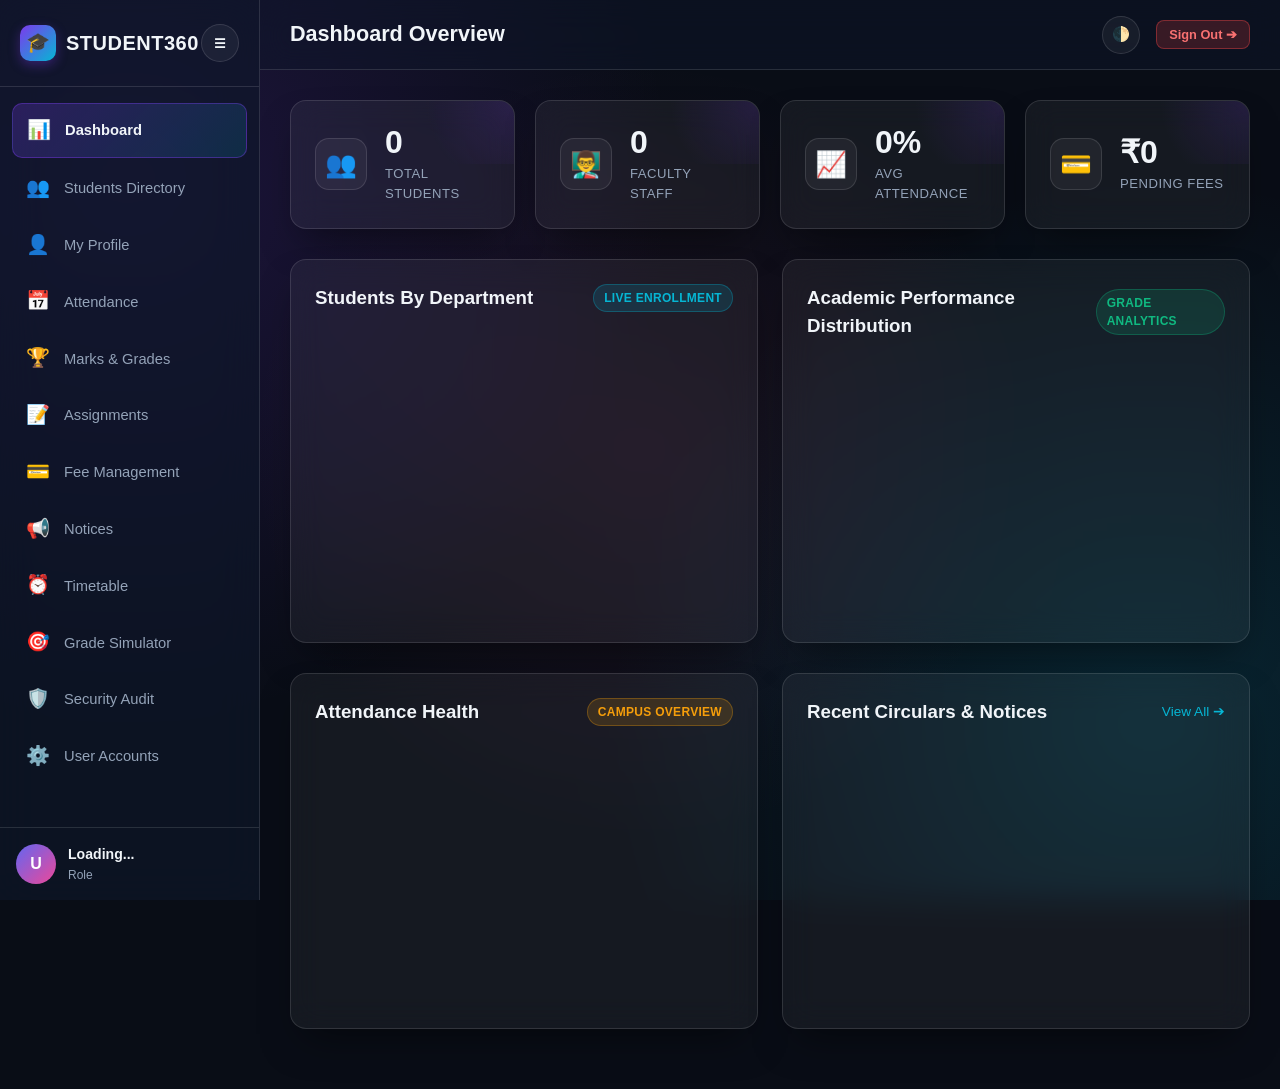
==== commit a7b03ccd: "✨ Feat: Dynamic Grade Simulator, OpenPDF Transcripts, Apache POI Excel Batch Import/Export, and Secu" ====
--- a/backend/src/main/resources/static/app.html
+++ b/backend/src/main/resources/static/app.html
@@ -64,6 +64,16 @@
         <a class="nav-link" onclick="navigate('timetable')">
           <span class="nav-icon">⏰</span>
           <span class="nav-text">Timetable</span>
+        </a>
+
+        <a class="nav-link" onclick="navigate('simulator')">
+          <span class="nav-icon">🎯</span>
+          <span class="nav-text">Grade Simulator</span>
+        </a>
+
+        <a class="nav-link" data-role="ADMIN" onclick="navigate('audit-logs')">
+          <span class="nav-icon">🛡️</span>
+          <span class="nav-text">Security Audit</span>
         </a>
 
         <a class="nav-link" data-role="ADMIN" onclick="navigate('users')">
@@ -193,8 +203,13 @@
                   <option value="INACTIVE">INACTIVE</option>
                 </select>
               </div>
-              <div data-role="ADMIN">
-                <button class="btn btn-primary" onclick="Students.openAddModal()">+ Register Student</button>
+              <div style="display:flex; gap:8px;">
+                <button class="btn btn-secondary" onclick="window.open('/api/advanced/export/students-excel', '_blank')">📥 Export Excel</button>
+                <button class="btn btn-secondary" data-role="ADMIN" onclick="document.getElementById('excel-file-input').click()">📤 Import Excel</button>
+                <input type="file" id="excel-file-input" style="display:none;" accept=".xlsx,.xls" onchange="uploadExcelRoster(this)">
+                <div data-role="ADMIN">
+                  <button class="btn btn-primary" onclick="Students.openAddModal()">+ Register Student</button>
+                </div>
               </div>
             </div>
 
@@ -417,6 +432,55 @@
                 <tbody id="users-table-body"></tbody>
               </table>
             </div>
+        <!-- 11. GRADE SIMULATOR VIEW -->
+        <section id="view-simulator" style="display:none;">
+          <div class="glass" style="padding:24px; margin-bottom:20px;">
+            <div style="display:flex; justify-content:space-between; align-items:center; flex-wrap:wrap; gap:16px;">
+              <div>
+                <h2>🎯 Grade Goal & GPA Simulator</h2>
+                <p style="color:var(--text-muted); font-size:0.9rem; margin-top:4px;">
+                  Simulate future academic standing and compute required end-semester exam marks to hit your dream CGPA.
+                </p>
+              </div>
+              <div style="display:flex; gap:10px; align-items:center;">
+                <label style="font-weight:600; font-size:0.9rem;">Target CGPA:</label>
+                <input type="number" id="sim-target-input" class="form-control" style="width:100px;" step="0.1" min="0" max="10" value="8.5">
+                <button class="btn btn-primary" onclick="runGradeSimulation()">Run Simulation</button>
+              </div>
+            </div>
+          </div>
+
+          <div id="sim-results-container"></div>
+        </section>
+
+        <!-- 12. SECURITY AUDIT LOGS VIEW (ADMIN) -->
+        <section id="view-audit-logs" style="display:none;">
+          <div class="glass table-card">
+            <div class="table-header-controls">
+              <div>
+                <h2>🛡️ Institutional Security Audit Trail</h2>
+                <p style="color:var(--text-muted); font-size:0.85rem; margin-top:2px;">
+                  Real-time immutable ledger capturing marks alterations, roster batch imports, and administrative actions.
+                </p>
+              </div>
+              <button class="btn btn-secondary" onclick="loadAuditLogs()">🔄 Refresh Audit Trail</button>
+            </div>
+
+            <div class="table-responsive">
+              <table class="data-table">
+                <thead>
+                  <tr>
+                    <th>Timestamp</th>
+                    <th>Entity</th>
+                    <th>Action</th>
+                    <th>Performed By</th>
+                    <th>Role</th>
+                    <th>Audit Details</th>
+                  </tr>
+                </thead>
+                <tbody id="audit-logs-table-body"></tbody>
+              </table>
+            </div>
           </div>
         </section>
 
@@ -431,7 +495,10 @@
     <div class="modal-dialog glass" style="max-width:850px;">
       <div class="modal-header">
         <h3>Student Comprehensive 360° Profile</h3>
-        <button class="btn btn-secondary btn-icon btn-sm" onclick="closeModal('student-profile-modal')">✕</button>
+        <div style="display:flex; gap:8px; align-items:center;">
+          <button id="modal-prof-pdf-btn" class="btn btn-sm btn-secondary" onclick="">📄 Download Official Transcript (PDF)</button>
+          <button class="btn btn-secondary btn-icon btn-sm" onclick="closeModal('student-profile-modal')">✕</button>
+        </div>
       </div>
       <div class="profile-grid">
         <div class="profile-card glass">
@@ -914,6 +981,8 @@
       'fees': 'Fee Management Ledger',
       'notices': 'Campus Circulars & Notices',
       'timetable': 'Weekly Academic Timetable',
+      'simulator': 'Grade Goal & What-If GPA Simulator',
+      'audit-logs': 'Institutional Security Audit Trail',
       'users': 'User Account Management'
     };
 
@@ -944,6 +1013,8 @@
       if (viewName === 'fees') Fees.init();
       if (viewName === 'notices') Notices.init();
       if (viewName === 'timetable') Timetable.init();
+      if (viewName === 'simulator') runGradeSimulation();
+      if (viewName === 'audit-logs') loadAuditLogs();
       if (viewName === 'users') Users.init();
       if (viewName === 'my-profile') loadMyProfileView();
     }
@@ -959,6 +1030,9 @@
               <h3>${p.firstName} ${p.lastName}</h3>
               <span class="badge badge-info" style="margin-bottom:12px;">${p.rollNumber} · ${p.studentCode}</span>
               <p style="font-size:0.85rem; color:var(--text-muted);">${p.email}</p>
+              <div style="margin:12px 0;">
+                <button class="btn btn-sm btn-primary" onclick="window.open('/api/advanced/transcript/pdf/my', '_blank')">📄 Download Official Transcript (PDF)</button>
+              </div>
               <div class="profile-details-grid">
                 <div><div class="profile-field-label">Department</div><div class="profile-field-value">${p.departmentName}</div></div>
                 <div><div class="profile-field-label">Course</div><div class="profile-field-value">${p.courseName || '-'}</div></div>
@@ -993,12 +1067,121 @@
             </div>
           </div>
         `;
+    async function runGradeSimulation() {
+      const target = document.getElementById('sim-target-input').value || 8.5;
+      const container = document.getElementById('sim-results-container');
+      container.innerHTML = `<div style="text-align:center; padding:30px;"><div class="spinner"></div><p style="margin-top:10px;">Computing academic trajectory and optimal end-semester marks...</p></div>`;
+
+      try {
+        let endpoint = '/advanced/simulate-grade/my?targetCgpa=' + target;
+        if (!Auth.isStudent()) {
+          // Faculty/Admin: simulate for first student or selected student
+          const students = await API.get('/students?page=0&size=1');
+          const studentId = students.content?.[0]?.id || 1;
+          endpoint = `/advanced/simulate-grade?studentId=${studentId}&targetCgpa=${target}`;
+        }
+
+        const res = await API.get(endpoint);
+        const badgeColor = res.isAchievable ? (res.feasibilityStatus === 'REALISTIC' ? '#10b981' : '#f59e0b') : '#ef4444';
+
+        container.innerHTML = `
+          <div class="stats-grid" style="grid-template-columns: repeat(4, 1fr); margin-bottom:20px;">
+            <div class="stat-card glass"><div class="stat-content"><div class="stat-number">${res.currentCgpa}</div><div class="stat-label">Current CGPA</div></div></div>
+            <div class="stat-card glass"><div class="stat-content"><div class="stat-number" style="color:var(--primary)">${res.targetCgpa}</div><div class="stat-label">Target CGPA</div></div></div>
+            <div class="stat-card glass"><div class="stat-content"><div class="stat-number" style="color:${badgeColor}">${res.requiredSemesterGpa}</div><div class="stat-label">Required Next Semester GPA</div></div></div>
+            <div class="stat-card glass"><div class="stat-content"><div class="stat-number" style="color:${badgeColor}; font-size:1.1rem; text-transform:uppercase;">${res.feasibilityStatus.replace(/_/g, ' ')}</div><div class="stat-label">Feasibility Assessment</div></div></div>
+          </div>
+
+          <div class="glass" style="padding:20px; margin-bottom:20px; border-left:4px solid ${badgeColor};">
+            <h4 style="margin-bottom:6px;">Smart Advisory Strategy for ${res.studentName}</h4>
+            <p style="color:var(--text-muted); font-size:0.92rem;">${res.advice}</p>
+          </div>
+
+          <div class="glass table-card">
+            <div style="padding:16px 20px; border-bottom:1px solid var(--border);">
+              <h3>Recommended End-Semester Target per Subject</h3>
+            </div>
+            <div class="table-responsive">
+              <table class="data-table">
+                <thead>
+                  <tr>
+                    <th>Subject Code</th>
+                    <th>Course Subject Name</th>
+                    <th>Credits</th>
+                    <th>Internals Score (out of 70)</th>
+                    <th>Min. End-Sem Marks Needed (out of 30)</th>
+                    <th>Target Grade</th>
+                  </tr>
+                </thead>
+                <tbody>
+                  ${res.subjectBreakdown.map(s => `
+                    <tr>
+                      <td><b>${s.subjectCode}</b></td>
+                      <td>${s.subjectName}</td>
+                      <td><span class="badge badge-info">${s.credits} Credits</span></td>
+                      <td><b>${s.currentInternalsTotal} / 70</b></td>
+                      <td><span style="font-size:1.05rem; font-weight:700; color:${s.minEndSemMarksNeeded > 25 ? '#ef4444' : '#10b981'}">${s.minEndSemMarksNeeded} / 30</span></td>
+                      <td><span class="badge badge-active">${s.recommendedGrade}</span></td>
+                    </tr>
+                  `).join('')}
+                </tbody>
+              </table>
+            </div>
+          </div>
+        `;
       } catch (err) {
-        document.getElementById('my-profile-container').innerHTML = `<div style="color:var(--danger)">${err.message}</div>`;
+        container.innerHTML = `<div class="glass" style="padding:20px; color:var(--danger)">${err.message}</div>`;
       }
     }
 
-    // App Initialization
+    async function loadAuditLogs() {
+      const tbody = document.getElementById('audit-logs-table-body');
+      tbody.innerHTML = `<tr><td colspan="6" style="text-align:center; padding:20px;"><div class="spinner"></div></td></tr>`;
+      try {
+        const logs = await API.get('/advanced/audit-logs');
+        if (!logs || logs.length === 0) {
+          tbody.innerHTML = `<tr><td colspan="6" style="text-align:center; color:var(--text-muted); padding:20px;">No audit logs recorded yet.</td></tr>`;
+          return;
+        }
+        tbody.innerHTML = logs.map(l => `
+          <tr>
+            <td style="font-size:0.85rem; color:var(--text-muted); white-space:nowrap;">${l.timestamp?.replace('T', ' ').substring(0, 19)}</td>
+            <td><span class="badge badge-info">${l.entityName} #${l.entityId}</span></td>
+            <td><b>${l.action}</b></td>
+            <td>${l.performedBy}</td>
+            <td><span class="badge badge-active">${l.userRole || 'USER'}</span></td>
+            <td style="font-size:0.88rem;">${l.details || '-'}</td>
+          </tr>
+        `).join('');
+      } catch (err) {
+        tbody.innerHTML = `<tr><td colspan="6" style="color:var(--danger); padding:20px;">${err.message}</td></tr>`;
+      }
+    }
+
+    async function uploadExcelRoster(input) {
+      if (!input.files || input.files.length === 0) return;
+      const file = input.files[0];
+      const formData = new FormData();
+      formData.append('file', file);
+
+      try {
+        const res = await fetch('/api/advanced/import/students-excel', {
+          method: 'POST',
+          body: formData
+        });
+        const data = await res.json();
+        if (data.success) {
+          alert('Success: ' + data.message);
+          Students.loadStudents(0);
+        } else {
+          alert('Import failed: ' + (data.message || 'Unknown error'));
+        }
+      } catch (err) {
+        alert('Upload failed: ' + err.message);
+      } finally {
+        input.value = '';
+      }
+    }
     window.addEventListener('DOMContentLoaded', async () => {
       Dashboard.initParticles();
       const user = await Auth.checkSession();
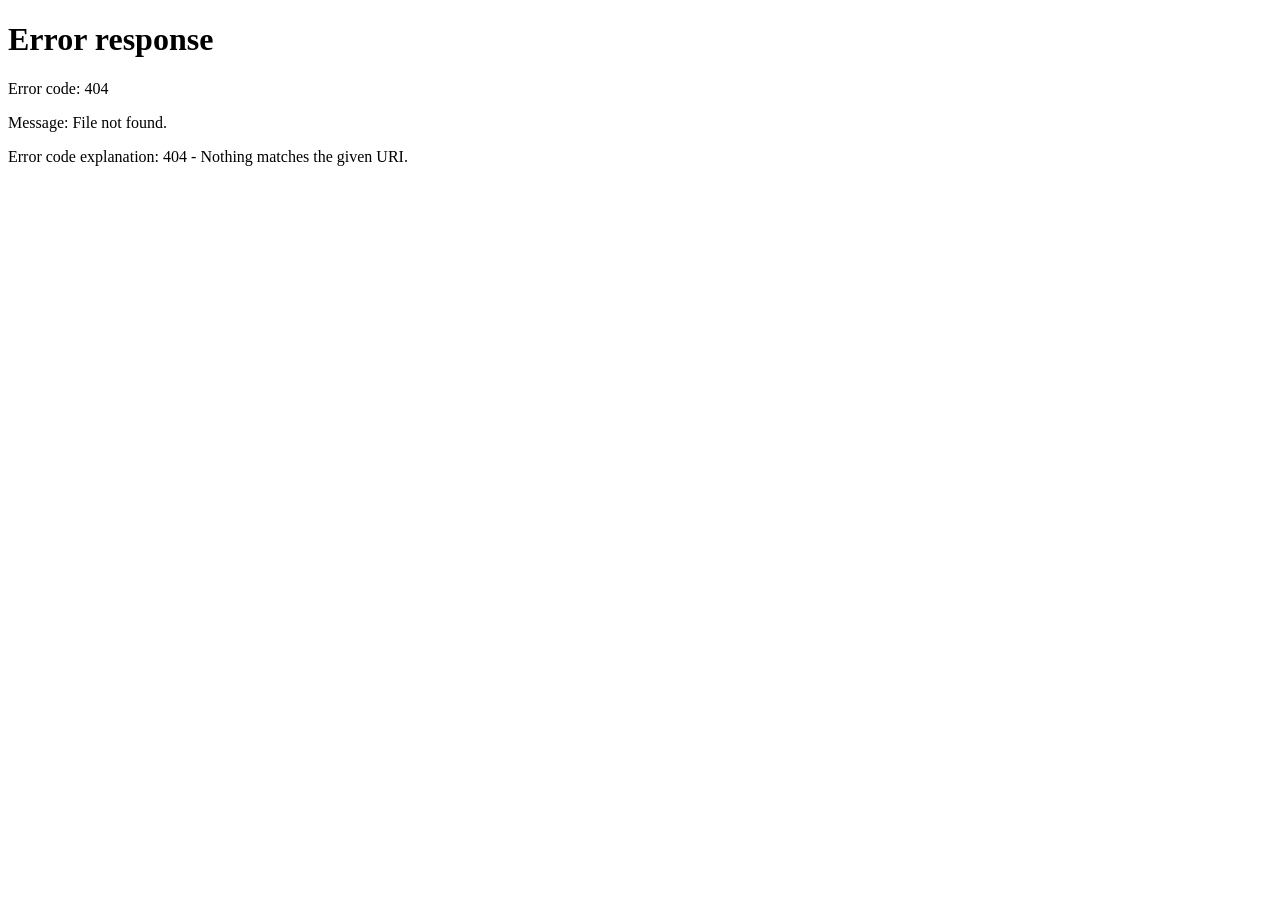
==== commit 43f968d2: "🐛 Fix: Resolve JavaScript syntax error in loadMyProfileView and update hero banner - Fixed missing c" ====
--- a/backend/src/main/resources/static/app.html
+++ b/backend/src/main/resources/static/app.html
@@ -1067,6 +1067,11 @@
             </div>
           </div>
         `;
+      } catch (err) {
+        document.getElementById('my-profile-container').innerHTML = `<div style="color:var(--danger)">${err.message}</div>`;
+      }
+    }
+
     async function runGradeSimulation() {
       const target = document.getElementById('sim-target-input').value || 8.5;
       const container = document.getElementById('sim-results-container');
--- a/backend/src/main/resources/static/css/styles.css
+++ b/backend/src/main/resources/static/css/styles.css
@@ -1,42 +1,43 @@
-/* STUDENT360 — Ultra-Modern 3D Glassmorphism Stylesheet */
+/* EduSphere — Modern Tech Dark Theme Inspired by Coding Nexus */
 :root {
-  --bg-dark: #090d16;
-  --bg-gradient: radial-gradient(circle at 10% 20%, rgba(124, 58, 237, 0.18) 0%, transparent 40%),
-                 radial-gradient(circle at 90% 80%, rgba(6, 182, 212, 0.15) 0%, transparent 40%),
-                 radial-gradient(circle at 50% 50%, rgba(236, 72, 153, 0.08) 0%, transparent 50%),
-                 #090d16;
-  --card-bg: rgba(255, 255, 255, 0.05);
-  --card-hover: rgba(255, 255, 255, 0.08);
-  --border: rgba(255, 255, 255, 0.12);
-  --border-glow: rgba(124, 58, 237, 0.4);
-  --text: #f1f5f9;
+  --bg-dark: #0a0e17;
+  --bg-gradient: radial-gradient(circle at 15% 15%, rgba(56, 189, 248, 0.12) 0%, transparent 45%),
+                 radial-gradient(circle at 85% 20%, rgba(99, 102, 241, 0.14) 0%, transparent 40%),
+                 radial-gradient(circle at 50% 85%, rgba(16, 185, 129, 0.08) 0%, transparent 50%),
+                 #0a0e17;
+  --card-bg: rgba(15, 23, 42, 0.72);
+  --card-hover: rgba(30, 41, 59, 0.85);
+  --border: rgba(51, 65, 85, 0.65);
+  --border-glow: rgba(56, 189, 248, 0.5);
+  --text: #f8fafc;
   --text-muted: #94a3b8;
-  --primary: #7c3aed;
-  --primary-glow: rgba(124, 58, 237, 0.35);
-  --secondary: #06b6d4;
+  --primary: #38bdf8;
+  --primary-glow: rgba(56, 189, 248, 0.35);
+  --secondary: #6366f1;
   --success: #10b981;
   --warning: #f59e0b;
   --danger: #ef4444;
   --sidebar-w: 260px;
   --sidebar-collapsed: 72px;
-  --radius: 16px;
-  --radius-sm: 10px;
-  --shadow: 0 20px 40px -15px rgba(0, 0, 0, 0.5);
-  --transition: all 0.25s cubic-bezier(0.4, 0, 0.2, 1);
+  --radius: 14px;
+  --radius-sm: 8px;
+  --shadow: 0 20px 40px -15px rgba(0, 0, 0, 0.65);
+  --transition: all 0.2s cubic-bezier(0.4, 0, 0.2, 1);
+  --font-mono: ui-monospace, SFMono-Regular, Menlo, Monaco, Consolas, "Liberation Mono", monospace;
 }
 
 [data-theme="light"] {
   --bg-dark: #f8fafc;
-  --bg-gradient: radial-gradient(circle at 10% 20%, rgba(124, 58, 237, 0.1) 0%, transparent 40%),
-                 radial-gradient(circle at 90% 80%, rgba(6, 182, 212, 0.08) 0%, transparent 40%),
+  --bg-gradient: radial-gradient(circle at 10% 20%, rgba(56, 189, 248, 0.08) 0%, transparent 40%),
+                 radial-gradient(circle at 90% 80%, rgba(99, 102, 241, 0.06) 0%, transparent 40%),
                  #f1f5f9;
-  --card-bg: rgba(255, 255, 255, 0.85);
-  --card-hover: rgba(255, 255, 255, 0.95);
-  --border: rgba(148, 163, 184, 0.25);
-  --border-glow: rgba(124, 58, 237, 0.3);
+  --card-bg: rgba(255, 255, 255, 0.9);
+  --card-hover: rgba(255, 255, 255, 1);
+  --border: rgba(203, 213, 225, 0.8);
+  --border-glow: rgba(56, 189, 248, 0.4);
   --text: #0f172a;
   --text-muted: #64748b;
-  --shadow: 0 15px 35px -10px rgba(15, 23, 42, 0.12);
+  --shadow: 0 15px 35px -10px rgba(15, 23, 42, 0.1);
 }
 
 * {
@@ -95,7 +96,7 @@
 }
 
 .gradient-text {
-  background: linear-gradient(135deg, #a78bfa, #38bdf8, #ec4899);
+  background: linear-gradient(135deg, #38bdf8, #818cf8, #34d399);
   -webkit-background-clip: text;
   -webkit-text-fill-color: transparent;
 }
@@ -103,55 +104,56 @@
 .badge {
   display: inline-flex;
   align-items: center;
-  gap: 4px;
+  gap: 5px;
   padding: 4px 10px;
-  border-radius: 9999px;
+  border-radius: 6px;
   font-size: 0.75rem;
   font-weight: 600;
-  letter-spacing: 0.3px;
+  letter-spacing: 0.04em;
   text-transform: uppercase;
+  font-family: var(--font-mono);
 }
 
 .badge-active, .badge-paid, .badge-present {
-  background: rgba(16, 185, 129, 0.15);
+  background: rgba(16, 185, 129, 0.12);
   color: #10b981;
-  border: 1px solid rgba(16, 185, 129, 0.3);
+  border: 1px solid rgba(16, 185, 129, 0.4);
 }
 
 .badge-inactive, .badge-absent, .badge-urgent {
-  background: rgba(239, 68, 68, 0.15);
+  background: rgba(239, 68, 68, 0.12);
   color: #ef4444;
-  border: 1px solid rgba(239, 68, 68, 0.3);
+  border: 1px solid rgba(239, 68, 68, 0.4);
 }
 
 .badge-warning, .badge-partially-paid, .badge-late, .badge-important {
-  background: rgba(245, 158, 11, 0.15);
+  background: rgba(245, 158, 11, 0.12);
   color: #f59e0b;
-  border: 1px solid rgba(245, 158, 11, 0.3);
+  border: 1px solid rgba(245, 158, 11, 0.4);
 }
 
 .badge-info, .badge-pending, .badge-normal {
-  background: rgba(6, 182, 212, 0.15);
-  color: #06b6d4;
-  border: 1px solid rgba(6, 182, 212, 0.3);
+  background: rgba(56, 189, 248, 0.12);
+  color: #38bdf8;
+  border: 1px solid rgba(56, 189, 248, 0.4);
 }
 
 .badge-role-admin {
-  background: rgba(236, 72, 153, 0.15);
+  background: rgba(236, 72, 153, 0.12);
   color: #ec4899;
-  border: 1px solid rgba(236, 72, 153, 0.3);
+  border: 1px solid rgba(236, 72, 153, 0.4);
 }
 
 .badge-role-teacher {
-  background: rgba(124, 58, 237, 0.15);
-  color: #8b5cf6;
-  border: 1px solid rgba(124, 58, 237, 0.3);
+  background: rgba(129, 140, 248, 0.12);
+  color: #818cf8;
+  border: 1px solid rgba(129, 140, 248, 0.4);
 }
 
 .badge-role-student {
-  background: rgba(14, 165, 233, 0.15);
-  color: #0ea5e9;
-  border: 1px solid rgba(14, 165, 233, 0.3);
+  background: rgba(56, 189, 248, 0.12);
+  color: #38bdf8;
+  border: 1px solid rgba(56, 189, 248, 0.4);
 }
 
 /* Buttons */
